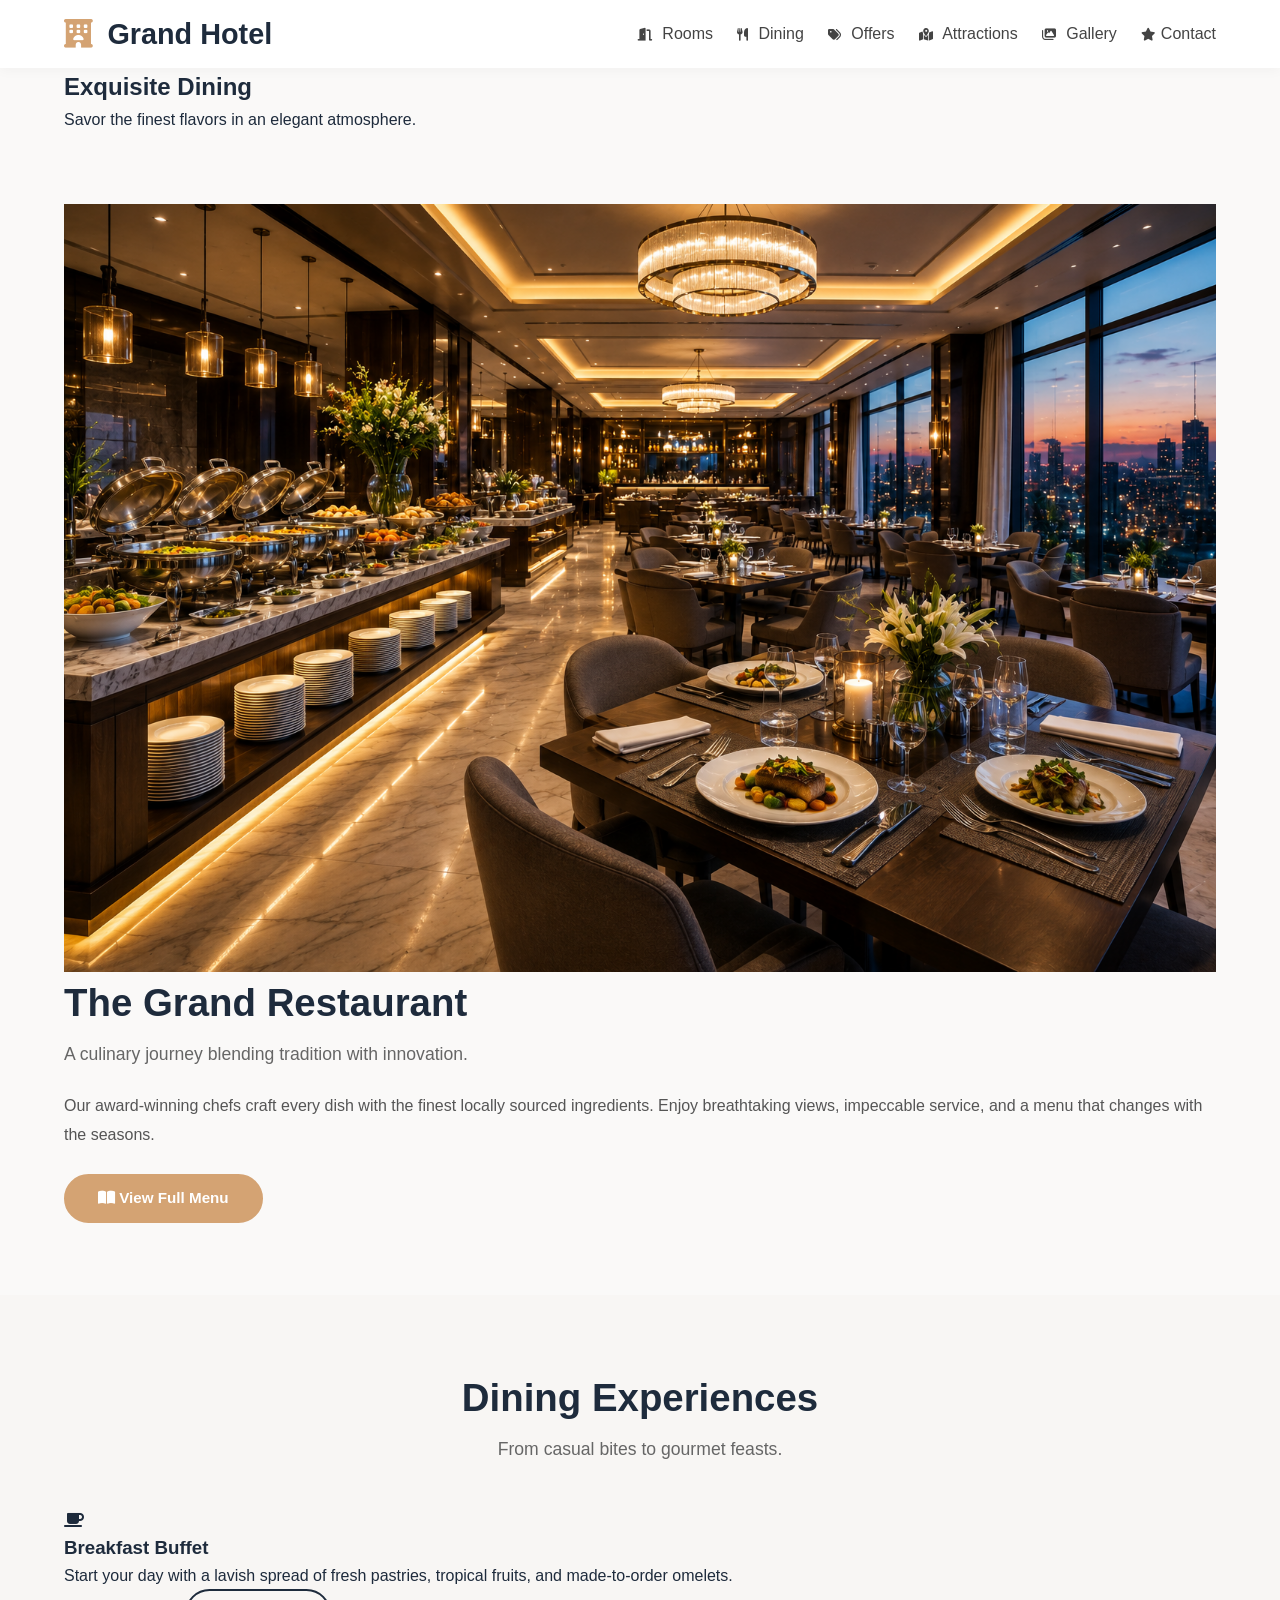
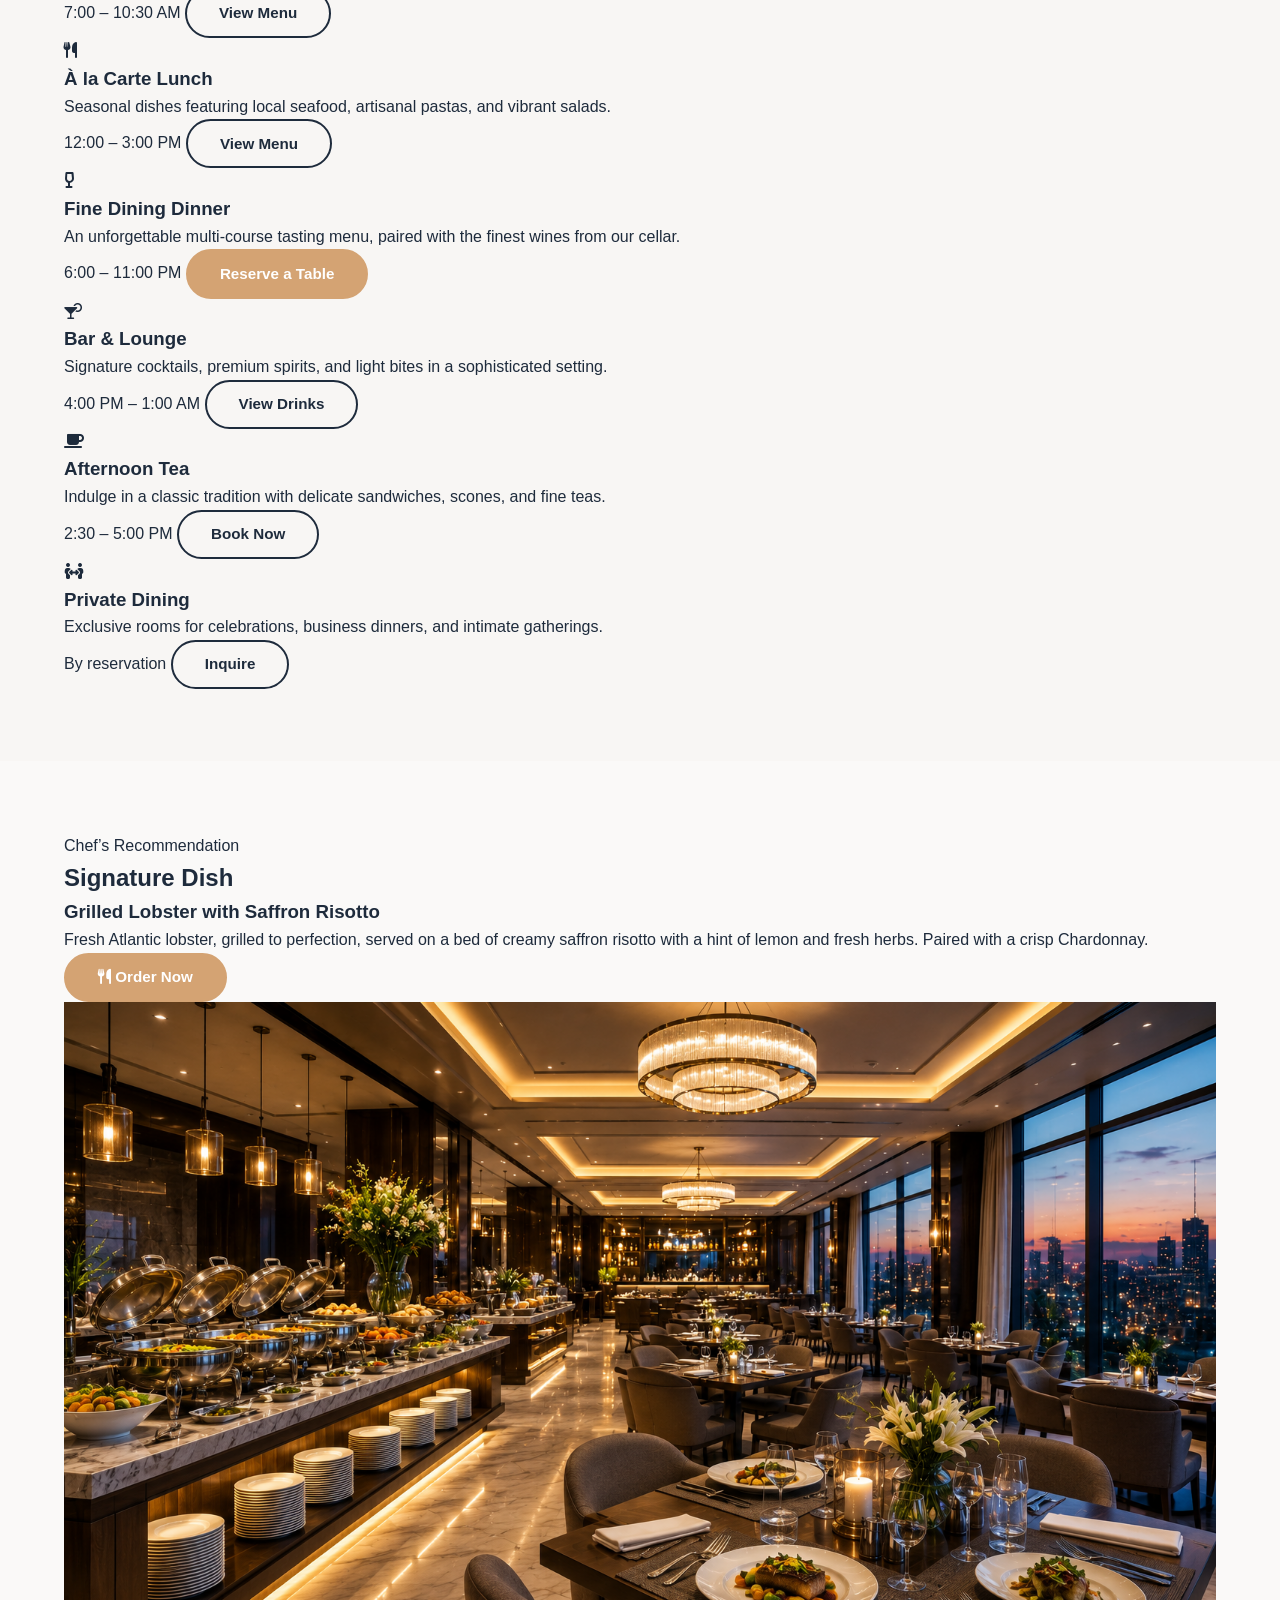
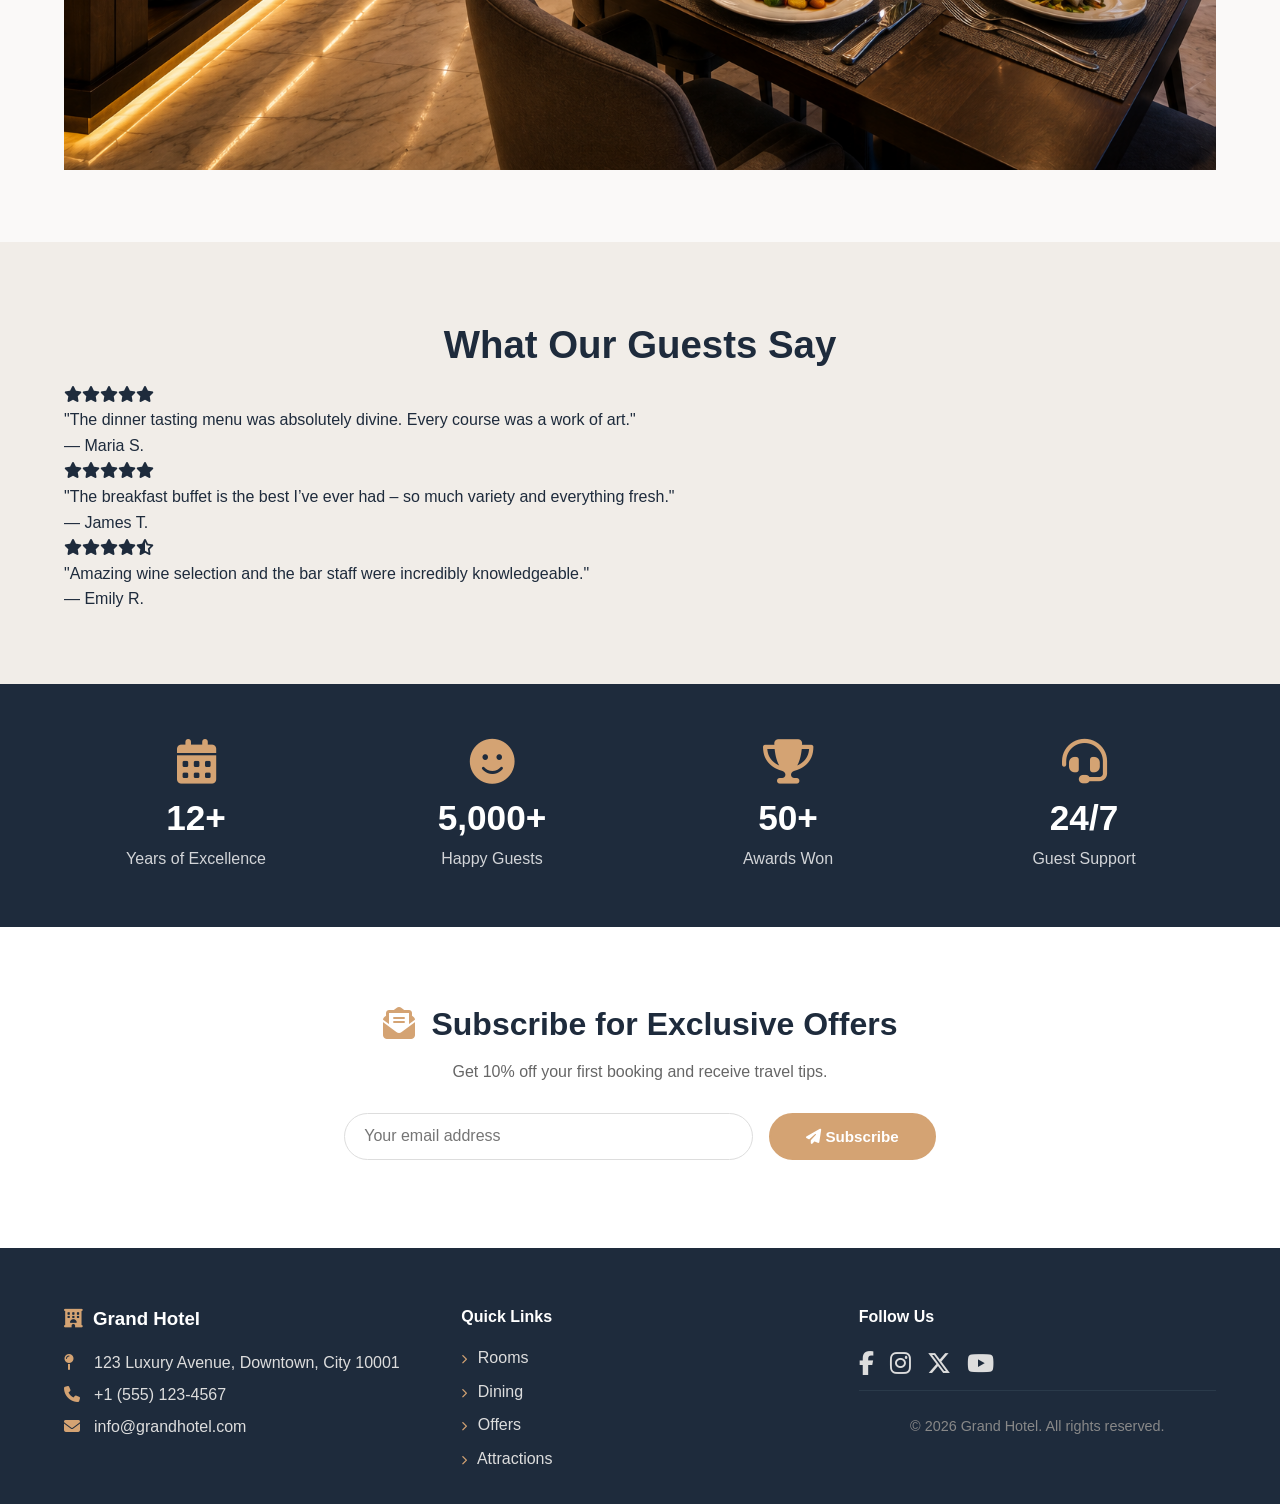
==== dining.html @ 786aad09 "Rename dinning.html to dining.html" ====
<!DOCTYPE html>
<html lang="en">
<head>
  <meta charset="UTF-8" />
  <meta name="viewport" content="width=device-width, initial-scale=1.0" />
  <title>Grand Hotel · Dining</title>
  <!-- FontAwesome 6 -->
  <link rel="stylesheet" href="https://cdnjs.cloudflare.com/ajax/libs/font-awesome/6.5.1/css/all.min.css" />
  <!-- Shared global styles -->
  <link rel="stylesheet" href="index.css" />
  <!-- Page‑specific styles -->
  <link rel="stylesheet" href="dining.css" />
</head>
<body>

  <!-- ===== HEADER ===== -->
  <header class="header">
    <div class="container header__inner">
      <a href="./index.html" class="logo">
        <i class="fas fa-hotel"></i> Grand Hotel
      </a>
      <nav class="nav" id="mainNav">
        <ul class="nav__list">
          <li><a href="./rooms.html"><i class="fas fa-door-open"></i> Rooms</a></li>
          <li><a href="./dining.html" class="active"><i class="fas fa-utensils"></i> Dining</a></li>
          <li><a href="./packages.html"><i class="fas fa-tags"></i> Offers</a></li>
          <li><a href="./attractions.html"><i class="fas fa-map-marked-alt"></i> Attractions</a></li>
          <li><a href="./gallery.html"><i class="fas fa-images"></i> Gallery</a></li>
          <li><a href="./contact.html"><i class="fas fa-star"></i>Contact</a></li>
        </ul>
        <a href="#booking" class="btn btn--primary nav__cta"><i class="fas fa-calendar-check"></i> Book Now</a>
      </nav>
      <button class="hamburger" id="hamburger" aria-label="Menu">
        <span class="hamburger__bar"></span>
        <span class="hamburger__bar"></span>
        <span class="hamburger__bar"></span>
      </button>
    </div>
  </header>
  <div class="nav-backdrop" id="navBackdrop"></div>

  <!-- ===== DINING HERO ===== -->
  <section class="dining-hero">
    <div class="container">
      <h1>Exquisite Dining</h1>
      <p>Savor the finest flavors in an elegant atmosphere.</p>
    </div>
  </section>

  <!-- ===== RESTAURANT OVERVIEW ===== -->
  <section class="section dining-overview">
    <div class="container">
      <div class="dining-overview__inner">
        <div class="dining-overview__image">
          <img src="./dinning1.png" alt="Grand Restaurant" />
        </div>
        <div class="dining-overview__content">
          <h2 class="section__title" style="text-align: left;">The Grand Restaurant</h2>
          <p class="section__subtitle" style="text-align: left; margin-bottom: 1.5rem;">
            A culinary journey blending tradition with innovation.
          </p>
          <p style="color: #555; line-height: 1.8; margin-bottom: 1.5rem;">
            Our award‑winning chefs craft every dish with the finest locally sourced ingredients. 
            Enjoy breathtaking views, impeccable service, and a menu that changes with the seasons.
          </p>
          <a href="#" class="btn btn--accent"><i class="fas fa-book-open"></i> View Full Menu</a>
        </div>
      </div>
    </div>
  </section>

  <!-- ===== DINING EXPERIENCES ===== -->
  <section class="section dining-experiences" style="background: #f8f6f4;">
    <div class="container">
      <h2 class="section__title">Dining Experiences</h2>
      <p class="section__subtitle">From casual bites to gourmet feasts.</p>
      <div class="dining-experiences__grid">
        <!-- Breakfast -->
        <div class="dining-card">
          <i class="fas fa-mug-saucer"></i>
          <h3>Breakfast Buffet</h3>
          <p>Start your day with a lavish spread of fresh pastries, tropical fruits, and made‑to‑order omelets.</p>
          <span class="dining-card__time">7:00 – 10:30 AM</span>
          <a href="#" class="btn btn--outline">View Menu</a>
        </div>
        <!-- Lunch -->
        <div class="dining-card">
          <i class="fas fa-utensils"></i>
          <h3>À la Carte Lunch</h3>
          <p>Seasonal dishes featuring local seafood, artisanal pastas, and vibrant salads.</p>
          <span class="dining-card__time">12:00 – 3:00 PM</span>
          <a href="#" class="btn btn--outline">View Menu</a>
        </div>
        <!-- Dinner -->
        <div class="dining-card dining-card--featured">
          <i class="fas fa-wine-glass-alt"></i>
          <h3>Fine Dining Dinner</h3>
          <p>An unforgettable multi‑course tasting menu, paired with the finest wines from our cellar.</p>
          <span class="dining-card__time">6:00 – 11:00 PM</span>
          <a href="#" class="btn btn--accent">Reserve a Table</a>
        </div>
        <!-- Bar & Lounge -->
        <div class="dining-card">
          <i class="fas fa-cocktail"></i>
          <h3>Bar & Lounge</h3>
          <p>Signature cocktails, premium spirits, and light bites in a sophisticated setting.</p>
          <span class="dining-card__time">4:00 PM – 1:00 AM</span>
          <a href="#" class="btn btn--outline">View Drinks</a>
        </div>
        <!-- Afternoon Tea -->
        <div class="dining-card">
          <i class="fas fa-coffee"></i>
          <h3>Afternoon Tea</h3>
          <p>Indulge in a classic tradition with delicate sandwiches, scones, and fine teas.</p>
          <span class="dining-card__time">2:30 – 5:00 PM</span>
          <a href="#" class="btn btn--outline">Book Now</a>
        </div>
        <!-- Private Dining -->
        <div class="dining-card">
          <i class="fas fa-people-arrows"></i>
          <h3>Private Dining</h3>
          <p>Exclusive rooms for celebrations, business dinners, and intimate gatherings.</p>
          <span class="dining-card__time">By reservation</span>
          <a href="#" class="btn btn--outline">Inquire</a>
        </div>
      </div>
    </div>
  </section>

  <!-- ===== CHEF’S SPECIAL ===== -->
  <section class="section chefs-special">
    <div class="container chefs-special__inner">
      <div class="chefs-special__content">
        <span class="chefs-special__badge">Chef’s Recommendation</span>
        <h2>Signature Dish</h2>
        <h3>Grilled Lobster with Saffron Risotto</h3>
        <p>
          Fresh Atlantic lobster, grilled to perfection, served on a bed of creamy saffron risotto 
          with a hint of lemon and fresh herbs. Paired with a crisp Chardonnay.
        </p>
        <a href="#" class="btn btn--accent"><i class="fas fa-utensils"></i> Order Now</a>
      </div>
      <div class="chefs-special__image">
        <img src="./dinning1.png" alt="Signature Dish" />
      </div>
    </div>
  </section>

  <!-- ===== TESTIMONIALS (dining specific) ===== -->
  <section class="section dining-testimonials" style="background: #f1ede8;">
    <div class="container">
      <h2 class="section__title">What Our Guests Say</h2>
      <div class="dining-testimonials__grid">
        <div class="testimonial-card">
          <div class="testimonial-card__stars">
            <i class="fas fa-star"></i><i class="fas fa-star"></i><i class="fas fa-star"></i><i class="fas fa-star"></i><i class="fas fa-star"></i>
          </div>
          <p>"The dinner tasting menu was absolutely divine. Every course was a work of art."</p>
          <div class="testimonial-card__author">— Maria S.</div>
        </div>
        <div class="testimonial-card">
          <div class="testimonial-card__stars">
            <i class="fas fa-star"></i><i class="fas fa-star"></i><i class="fas fa-star"></i><i class="fas fa-star"></i><i class="fas fa-star"></i>
          </div>
          <p>"The breakfast buffet is the best I’ve ever had – so much variety and everything fresh."</p>
          <div class="testimonial-card__author">— James T.</div>
        </div>
        <div class="testimonial-card">
          <div class="testimonial-card__stars">
            <i class="fas fa-star"></i><i class="fas fa-star"></i><i class="fas fa-star"></i><i class="fas fa-star"></i><i class="fas fa-star-half-alt"></i>
          </div>
          <p>"Amazing wine selection and the bar staff were incredibly knowledgeable."</p>
          <div class="testimonial-card__author">— Emily R.</div>
        </div>
      </div>
    </div>
  </section>

  <!-- ===== STATS ===== -->
  <section class="section stats">
    <div class="container stats__grid">
      <div class="stat"><i class="fas fa-calendar-alt"></i><span class="stat__number">12+</span><span class="stat__label">Years of Excellence</span></div>
      <div class="stat"><i class="fas fa-smile"></i><span class="stat__number">5,000+</span><span class="stat__label">Happy Guests</span></div>
      <div class="stat"><i class="fas fa-trophy"></i><span class="stat__number">50+</span><span class="stat__label">Awards Won</span></div>
      <div class="stat"><i class="fas fa-headset"></i><span class="stat__number">24/7</span><span class="stat__label">Guest Support</span></div>
    </div>
  </section>

  <!-- ===== NEWSLETTER ===== -->
  <section class="section newsletter">
    <div class="container newsletter__inner">
      <h2><i class="fas fa-envelope-open-text"></i> Subscribe for Exclusive Offers</h2>
      <p>Get 10% off your first booking and receive travel tips.</p>
      <form class="newsletter__form" id="newsletterForm">
        <input type="email" placeholder="Your email address" id="newsletterEmail" required />
        <button type="submit" class="btn btn--accent"><i class="fas fa-paper-plane"></i> Subscribe</button>
      </form>
      <span class="newsletter__feedback" id="newsletterFeedback"></span>
    </div>
  </section>

  <!-- ===== FOOTER ===== -->
  <footer class="footer" id="contact">
    <div class="container footer__inner">
      <div class="footer__col">
        <h3><i class="fas fa-hotel"></i> Grand Hotel</h3>
        <p><i class="fas fa-map-pin"></i> 123 Luxury Avenue, Downtown, City 10001</p>
        <p><i class="fas fa-phone"></i> +1 (555) 123‑4567</p>
        <p><i class="fas fa-envelope"></i> info@grandhotel.com</p>
      </div>
      <div class="footer__col">
        <h4>Quick Links</h4>
        <ul class="footer__links">
          <li><a href="./rooms.html"><i class="fas fa-chevron-right"></i> Rooms</a></li>
          <li><a href="./dining.html"><i class="fas fa-chevron-right"></i> Dining</a></li>
          <li><a href="./packages.html"><i class="fas fa-chevron-right"></i> Offers</a></li>
          <li><a href="./attractions.html"><i class="fas fa-chevron-right"></i> Attractions</a></li>
        </ul>
      </div>
      <div class="footer__col">
        <h4>Follow Us</h4>
        <div class="footer__social">
          <a href="#"><i class="fab fa-facebook-f"></i></a>
          <a href="#"><i class="fab fa-instagram"></i></a>
          <a href="#"><i class="fab fa-x-twitter"></i></a>
          <a href="#"><i class="fab fa-youtube"></i></a>
        </div>
        <p class="footer__copy">&copy; 2026 Grand Hotel. All rights reserved.</p>
      </div>
    </div>
  </footer>

  <!-- ===== BACK TO TOP ===== -->
  <button class="back-to-top" id="backToTop" aria-label="Top"><i class="fas fa-arrow-up"></i></button>

  <!-- ===== STICKY MOBILE CTA ===== -->
  <div class="sticky-cta" id="stickyCta">
    <a href="#booking" class="btn btn--accent"><i class="fas fa-calendar-check"></i> Book Now</a>
  </div>

  <!-- Scripts -->
  <script src="index.js"></script>
  <script src="dining.js"></script>
</body>
</html>
---- index.css ----
/* ===== RESET & BASE ===== */
* {
  margin: 0;
  padding: 0;
  box-sizing: border-box;
}

body {
  font-family: 'Segoe UI', Tahoma, Geneva, Verdana, sans-serif;
  line-height: 1.6;
  color: #1e2b3c;
  background: #faf9f8;
  overflow-x: hidden;
}

a {
  text-decoration: none;
  color: inherit;
}

img {
  max-width: 100%;
  display: block;
}

.container {
  max-width: 1200px;
  margin: 0 auto;
  padding: 0 1.5rem;
}

/* ===== BUTTONS ===== */
.btn {
  display: inline-block;
  padding: 0.65rem 2rem;
  border-radius: 50px;
  font-weight: 600;
  border: 2px solid transparent;
  cursor: pointer;
  transition: all 0.3s ease;
  font-size: 0.95rem;
  text-align: center;
}

.btn--primary {
  background: #1e2b3c;
  color: #fff;
  border-color: #1e2b3c;
}
.btn--primary:hover {
  background: #2c3e50;
  border-color: #2c3e50;
}

.btn--accent {
  background: #d4a373;
  color: #fff;
  border-color: #d4a373;
}
.btn--accent:hover {
  background: #c08a5e;
  border-color: #c08a5e;
}

.btn--outline {
  background: transparent;
  color: #1e2b3c;
  border-color: #1e2b3c;
}
.btn--outline:hover {
  background: #1e2b3c;
  color: #fff;
}

/* ===== SECTION TITLES ===== */
.section {
  padding: 4.5rem 0;
  opacity: 0;
  transform: translateY(50px);
  transition: opacity 0.8s ease, transform 0.8s ease;
}
.section--visible {
  opacity: 1;
  transform: translateY(0);
}

.section__title {
  font-size: 2.4rem;
  text-align: center;
  color: #1e2b3c;
  margin-bottom: 0.4rem;
}
.section__subtitle {
  text-align: center;
  color: #666;
  margin-bottom: 2.8rem;
  font-size: 1.1rem;
}

/* ===== HEADER ===== */
.header {
  background: #fff;
  box-shadow: 0 2px 12px rgba(0, 0, 0, 0.04);
  position: sticky;
  top: 0;
  z-index: 100;
  padding: 0.7rem 0;
}
.header__inner {
  display: flex;
  justify-content: space-between;
  align-items: center;
  flex-wrap: wrap;
}
.logo {
  font-size: 1.8rem;
  font-weight: 700;
  color: #1e2b3c;
}
.logo i {
  color: #d4a373;
  margin-right: 0.4rem;
}

.nav {
  display: flex;
  align-items: center;
  gap: 2rem;
}
.nav__list {
  display: flex;
  list-style: none;
  gap: 1.5rem;
}
.nav__list a {
  font-weight: 500;
  color: #444;
  transition: color 0.3s;
}
.nav__list a i {
  margin-right: 6px;
  font-size: 0.8rem;
}
.nav__list a:hover {
  color: #d4a373;
}
.nav__cta {
  display: none;
}

/* ===== HAMBURGER ===== */
.hamburger {
  display: none;
  flex-direction: column;
  justify-content: center;
  align-items: center;
  gap: 5px;
  background: transparent;
  border: none;
  cursor: pointer;
  padding: 8px 6px;
  border-radius: 8px;
  transition: background 0.3s ease;
  width: 44px;
  height: 44px;
  position: relative;
  z-index: 110;
}
.hamburger:hover {
  background: rgba(0, 0, 0, 0.04);
}
.hamburger__bar {
  display: block;
  width: 28px;
  height: 3px;
  background: #1e2b3c;
  border-radius: 4px;
  transition: all 0.3s cubic-bezier(0.4, 0, 0.2, 1);
  transform-origin: center;
  will-change: transform, opacity;
}
.hamburger.is-active .hamburger__bar:nth-child(1) {
  transform: translateY(8px) rotate(45deg);
}
.hamburger.is-active .hamburger__bar:nth-child(2) {
  opacity: 0;
  transform: scaleX(0);
}
.hamburger.is-active .hamburger__bar:nth-child(3) {
  transform: translateY(-8px) rotate(-45deg);
}

/* ===== NAV BACKDROP ===== */
.nav-backdrop {
  display: none;
}

/* ===== HERO ===== */
.hero {
  position: relative;
  min-height: 100vh;
  display: flex;
  align-items: center;
  color: #fff;
  overflow: hidden;
}
.hero__bg {
  position: absolute;
  inset: -10px;
  background: url('./hero abnner.png') center/cover no-repeat;
  z-index: 0;
  animation: heroZoom 25s infinite alternate ease-in-out;
}
@keyframes heroZoom {
  0% { transform: scale(1); }
  100% { transform: scale(1.12); }
}
.hero__overlay {
  position: absolute;
  inset: 0;
  background: linear-gradient(135deg, rgba(0,0,0,0.65) 0%, rgba(0,0,0,0.25) 80%);
  z-index: 1;
}
.hero__content {
  position: relative;
  z-index: 2;
  width: 100%;
  padding: 3rem 0;
}
.hero__text {
  max-width: 680px;
  margin: 0;
  text-align: left;
}
.hero__title {
  font-size: 4.5rem;
  font-weight: 800;
  letter-spacing: 4px;
  margin-bottom: 0.3rem;
  text-shadow: 0 4px 24px rgba(0,0,0,0.5);
  line-height: 1.1;
  opacity: 0;
  animation: fadeUp 0.8s ease forwards;
}
.hero__subtitle {
  font-size: 1.6rem;
  font-weight: 300;
  letter-spacing: 2px;
  color: #f0e6d8;
  opacity: 0;
  animation: fadeUp 0.8s ease 0.15s forwards;
  margin-bottom: 0.2rem;
}
.hero__tagline {
  font-size: 3rem;
  font-weight: 700;
  color: #d4a373;
  text-shadow: 0 2px 16px rgba(0,0,0,0.3);
  margin: 0.2rem 0 1.2rem;
  opacity: 0;
  animation: fadeUp 0.8s ease 0.3s forwards;
  letter-spacing: 1px;
}
.hero__description {
  font-size: 1.2rem;
  opacity: 0.95;
  margin-bottom: 2.2rem;
  line-height: 1.8;
  max-width: 520px;
  opacity: 0;
  animation: fadeUp 0.8s ease 0.45s forwards;
}
.hero__cta {
  display: inline-block;
  padding: 1rem 3.5rem;
  font-size: 1.2rem;
  font-weight: 600;
  border-radius: 50px;
  margin-bottom: 2.8rem;
  opacity: 0;
  animation: fadeUp 0.8s ease 0.6s forwards;
  box-shadow: 0 8px 30px rgba(212,163,115,0.4);
  transition: transform 0.3s, box-shadow 0.3s;
  background: #d4a373;
  color: #fff;
  border: 2px solid #d4a373;
}
.hero__cta:hover {
  transform: translateY(-3px);
  box-shadow: 0 12px 40px rgba(212,163,115,0.6);
  background: #c08a5e;
  border-color: #c08a5e;
}
.hero__badges {
  display: flex;
  gap: 2.2rem;
  flex-wrap: wrap;
  opacity: 0;
  animation: fadeUp 0.8s ease 0.75s forwards;
}
.hero__badges span {
  background: rgba(255,255,255,0.1);
  backdrop-filter: blur(6px);
  padding: 0.5rem 1.8rem;
  border-radius: 40px;
  font-weight: 500;
  font-size: 1rem;
  border: 1px solid rgba(255,255,255,0.15);
  display: flex;
  align-items: center;
  gap: 0.5rem;
  transition: all 0.3s ease;
  cursor: pointer;
}
.hero__badges i {
  color: #d4a373;
  font-size: 1rem;
}
.hero__badges span:hover {
  background: rgba(212,163,115,0.25);
  border-color: #d4a373;
  transform: translateY(-3px) scale(1.06);
  box-shadow: 0 6px 20px rgba(212,163,115,0.3);
}
.hero__badges span:hover i {
  color: #fff;
  text-shadow: 0 0 8px rgba(212,163,115,0.6);
}

/* ===== BOOKING ===== */
.booking-section {
  padding: 4rem 0 5rem;
  background: linear-gradient(180deg, #f8f6f4 0%, #f1ede8 100%);
}
.booking-card {
  max-width: 920px;
  margin: 0 auto;
  background: #fff;
  border-radius: 32px;
  padding: 3rem 3.5rem;
  box-shadow: 0 20px 60px rgba(0,0,0,0.06), 0 8px 24px rgba(0,0,0,0.04);
  text-align: center;
  position: relative;
  transition: transform 0.3s, box-shadow 0.3s;
}
.booking-card:hover {
  transform: translateY(-4px);
  box-shadow: 0 30px 80px rgba(0,0,0,0.08), 0 12px 32px rgba(0,0,0,0.04);
}
.booking-card::before {
  content: '';
  position: absolute;
  top: -2px; left: -2px; right: -2px; bottom: -2px;
  border-radius: 34px;
  background: linear-gradient(135deg, #d4a373, #f1d5b0, #d4a373);
  z-index: -1;
  opacity: 0.3;
  filter: blur(4px);
}
.booking-card__title {
  font-size: 2rem;
  font-weight: 700;
  color: #1e2b3c;
  margin-bottom: 2rem;
  letter-spacing: -0.5px;
}
.booking-card__title i {
  color: #d4a373;
  margin-right: 0.5rem;
}
.booking-card .booking-form {
  display: flex;
  flex-wrap: wrap;
  align-items: flex-end;
  gap: 1.8rem;
  justify-content: center;
  background: transparent;
  padding: 0;
  border: none;
  margin: 0;
}
.booking-card .booking-form__group {
  flex: 1 1 160px;
  text-align: left;
  position: relative;
}
.booking-card .booking-form__group label {
  display: block;
  font-weight: 600;
  font-size: 0.85rem;
  color: #1e2b3c;
  margin-bottom: 0.5rem;
  letter-spacing: 0.3px;
}
.booking-card .booking-form__group label i {
  color: #d4a373;
  margin-right: 0.4rem;
}
.booking-card .booking-form__group input,
.booking-card .booking-form__group select {
  width: 100%;
  padding: 0.85rem 1.2rem;
  background: #f8f6f4;
  border: 2px solid #e8e2db;
  border-radius: 16px;
  font-size: 1rem;
  font-family: inherit;
  color: #1e2b3c;
  transition: all 0.3s ease;
  -webkit-appearance: none;
  appearance: none;
}
.booking-card .booking-form__group select {
  background-image: url("data:image/svg+xml,%3Csvg xmlns='http://www.w3.org/2000/svg' width='12' height='8' viewBox='0 0 12 8'%3E%3Cpath d='M1 1l5 5 5-5' stroke='%231e2b3c' stroke-width='2' fill='none'/%3E%3C/svg%3E");
  background-repeat: no-repeat;
  background-position: right 1.2rem center;
  padding-right: 3rem;
}
.booking-card .booking-form__group input:focus,
.booking-card .booking-form__group select:focus {
  outline: none;
  border-color: #d4a373;
  background: #fff;
  box-shadow: 0 0 0 4px rgba(212,163,115,0.15);
}
.booking-card .booking-form button {
  flex: 0 1 200px;
  padding: 0.9rem 1.8rem;
  font-size: 1.05rem;
  font-weight: 600;
  border-radius: 50px;
  background: linear-gradient(135deg, #d4a373, #c08a5e);
  border: none;
  color: #fff;
  cursor: pointer;
  transition: all 0.3s ease;
  box-shadow: 0 8px 24px rgba(212,163,115,0.35);
  letter-spacing: 0.5px;
}
.booking-card .booking-form button:hover {
  transform: translateY(-3px);
  box-shadow: 0 12px 36px rgba(212,163,115,0.5);
  background: linear-gradient(135deg, #dba87b, #c08a5e);
}
.booking-card .booking-form button i {
  margin-right: 0.6rem;
}

/* ===== AMENITIES ===== */
.amenities {
  background: #fff;
}
.amenities__grid {
  display: grid;
  grid-template-columns: repeat(auto-fit, minmax(140px,1fr));
  gap: 2rem;
  text-align: center;
}
.amenity {
  background: #f8f6f4;
  padding: 1.8rem 0.5rem;
  border-radius: 20px;
  transition: transform 0.3s, box-shadow 0.3s;
}
.amenity:hover {
  transform: translateY(-6px);
  box-shadow: 0 8px 24px rgba(0,0,0,0.06);
}
.amenity i {
  font-size: 2.8rem;
  color: #d4a373;
  display: block;
  margin-bottom: 0.5rem;
}
.amenity span {
  font-weight: 600;
  font-size: 1rem;
  color: #1e2b3c;
}

/* ===== ROOMS ===== */
.rooms__grid {
  display: grid;
  grid-template-columns: repeat(auto-fit, minmax(290px,1fr));
  gap: 2.2rem;
}
.room-card {
  background: #fff;
  border-radius: 24px;
  overflow: hidden;
  box-shadow: 0 4px 24px rgba(0,0,0,0.05);
  transition: transform 0.3s, box-shadow 0.3s;
}
.room-card:hover {
  transform: translateY(-8px);
  box-shadow: 0 14px 36px rgba(0,0,0,0.08);
}
.room-card__img {
  width: 100%;
  height: 230px;
  object-fit: cover;
}
.room-card__body {
  padding: 1.6rem;
}
.room-card__title {
  font-size: 1.4rem;
  margin-bottom: 0.5rem;
  color: #1e2b3c;
}
.room-card__icons {
  display: flex;
  flex-wrap: wrap;
  gap: 0.7rem;
  margin-bottom: 0.8rem;
}
.room-card__icons span {
  background: #f0edea;
  padding: 0.2rem 0.8rem;
  border-radius: 30px;
  font-size: 0.8rem;
  font-weight: 500;
  color: #333;
}
.room-card__icons span i {
  margin-right: 4px;
  color: #d4a373;
}
.room-card__desc {
  color: #666;
  font-size: 0.95rem;
  margin-bottom: 1.2rem;
}
.room-card__footer {
  display: flex;
  justify-content: space-between;
  align-items: center;
}
.room-card__price {
  font-weight: 700;
  font-size: 1.5rem;
  color: #1e2b3c;
}
.room-card__price small {
  font-weight: 400;
  font-size: 0.8rem;
  color: #888;
}

/* ===== DINING ===== */
.dining {
  background: #fff;
}
.dining__inner {
  display: grid;
  grid-template-columns: 1fr 1fr;
  gap: 3rem;
  align-items: center;
}
.dining__image img {
  border-radius: 28px;
  width: 100%;
  height: 350px;
  object-fit: cover;
  box-shadow: 0 10px 30px rgba(0,0,0,0.06);
}
.dining__content .section__title {
  text-align: left;
}
.dining__content .section__subtitle {
  text-align: left;
  margin-bottom: 1.8rem;
}
.dining__features {
  display: flex;
  flex-direction: column;
  gap: 1.2rem;
  margin-bottom: 2rem;
}
.dining__features div {
  display: flex;
  align-items: center;
  gap: 1rem;
  background: #f8f6f4;
  padding: 0.8rem 1.2rem;
  border-radius: 16px;
}
.dining__features i {
  font-size: 1.6rem;
  color: #d4a373;
  width: 2rem;
}
.dining__features span {
  font-weight: 600;
  color: #1e2b3c;
}
.dining__features small {
  color: #888;
  font-size: 0.85rem;
  margin-left: auto;
}

/* ===== PACKAGES ===== */
.packages {
  background: #f1ede8;
}
.packages__grid {
  display: grid;
  grid-template-columns: repeat(auto-fit, minmax(260px,1fr));
  gap: 2rem;
}
.package-card {
  background: #fff;
  padding: 2rem 1.5rem;
  border-radius: 24px;
  text-align: center;
  box-shadow: 0 4px 16px rgba(0,0,0,0.04);
  transition: transform 0.3s, box-shadow 0.3s;
  position: relative;
}
.package-card:hover {
  transform: translateY(-8px);
  box-shadow: 0 12px 32px rgba(0,0,0,0.08);
}
.package-card--featured {
  border: 2px solid #d4a373;
  background: #fffbf8;
}
.package-card__badge {
  position: absolute;
  top: -12px;
  right: 20px;
  background: #d4a373;
  color: #fff;
  padding: 0.2rem 1rem;
  border-radius: 30px;
  font-size: 0.8rem;
  font-weight: 700;
}
.package-card i {
  font-size: 2.8rem;
  color: #d4a373;
  margin-bottom: 0.8rem;
}
.package-card h3 {
  font-size: 1.4rem;
  color: #1e2b3c;
  margin-bottom: 0.5rem;
}
.package-card p {
  color: #666;
  font-size: 0.95rem;
  margin-bottom: 1.5rem;
}

/* ===== ATTRACTIONS ===== */
.attractions {
  background: #fff;
}
.attractions__grid {
  display: grid;
  grid-template-columns: repeat(auto-fit, minmax(220px,1fr));
  gap: 2rem;
}
.attraction {
  background: #f8f6f4;
  padding: 2rem 1.5rem;
  border-radius: 24px;
  text-align: center;
  transition: all 0.3s;
}
.attraction:hover {
  background: #d4a373;
  color: #fff;
  transform: scale(1.03);
}
.attraction i {
  font-size: 2.8rem;
  color: #d4a373;
  margin-bottom: 0.8rem;
  transition: color 0.3s;
}
.attraction:hover i {
  color: #fff;
}
.attraction h4 {
  font-size: 1.3rem;
  margin-bottom: 0.3rem;
}
.attraction p {
  font-size: 0.95rem;
  opacity: 0.8;
}

/* ===== GALLERY ===== */
.gallery__grid {
  display: grid;
  grid-template-columns: repeat(auto-fit, minmax(200px,1fr));
  gap: 1.2rem;
}
.gallery__item {
  border-radius: 18px;
  overflow: hidden;
  cursor: pointer;
  transition: transform 0.3s, box-shadow 0.3s;
  box-shadow: 0 2px 12px rgba(0,0,0,0.04);
}
.gallery__item:hover {
  transform: scale(1.03);
  box-shadow: 0 10px 30px rgba(0,0,0,0.1);
}
.gallery__item img {
  width: 100%;
  height: 220px;
  object-fit: cover;
  transition: transform 0.4s;
}
.gallery__item:hover img {
  transform: scale(1.05);
}
.lightbox {
  display: none;
  position: fixed;
  inset: 0;
  background: rgba(0,0,0,0.88);
  z-index: 999;
  justify-content: center;
  align-items: center;
  padding: 2rem;
}
.lightbox--open {
  display: flex;
}
.lightbox__close {
  position: absolute;
  top: 20px;
  right: 35px;
  font-size: 3.5rem;
  color: #fff;
  cursor: pointer;
  transition: transform 0.2s;
  line-height: 1;
}
.lightbox__close:hover {
  transform: scale(1.2);
}
.lightbox__img {
  max-width: 92%;
  max-height: 88vh;
  border-radius: 14px;
  box-shadow: 0 12px 48px rgba(0,0,0,0.5);
  object-fit: contain;
}

/* ===== REVIEWS ===== */
.reviews {
  background: #f1ede8;
}
.reviews__carousel {
  position: relative;
  max-width: 720px;
  margin: 0 auto 1.5rem;
  overflow: hidden;
}
.review-card {
  background: #fff;
  padding: 2rem 2.5rem;
  border-radius: 24px;
  box-shadow: 0 4px 20px rgba(0,0,0,0.04);
  text-align: center;
  display: none;
  animation: fadeUp 0.5s ease;
}
.review-card--active {
  display: block;
}
@keyframes fadeUp {
  from { opacity: 0; transform: translateY(20px); }
  to { opacity: 1; transform: translateY(0); }
}
.review-card__stars {
  color: #f4b942;
  font-size: 1.2rem;
  margin-bottom: 0.8rem;
}
.review-card__text {
  font-size: 1.1rem;
  font-style: italic;
  color: #333;
  margin-bottom: 1.2rem;
}
.review-card__author {
  display: flex;
  align-items: center;
  justify-content: center;
  gap: 0.8rem;
}
.review-card__avatar {
  width: 50px;
  height: 50px;
  border-radius: 50%;
  object-fit: cover;
}
.review-card__name {
  font-weight: 600;
  color: #1e2b3c;
}
.review-card__date {
  font-size: 0.85rem;
  color: #888;
  display: block;
}
.reviews__controls {
  display: flex;
  justify-content: center;
  gap: 1rem;
}
.reviews__btn {
  background: #fff;
  border: 1px solid #ddd;
  border-radius: 50%;
  width: 46px;
  height: 46px;
  font-size: 1.2rem;
  color: #1e2b3c;
  cursor: pointer;
  transition: all 0.3s;
}
.reviews__btn:hover {
  background: #d4a373;
  color: #fff;
  border-color: #d4a373;
}

/* ===== STATS ===== */
.stats {
  background: #1e2b3c;
  color: #fff;
  padding: 3.5rem 0;
}
.stats__grid {
  display: grid;
  grid-template-columns: repeat(auto-fit, minmax(160px,1fr));
  gap: 2rem;
  text-align: center;
}
.stat i {
  font-size: 2.8rem;
  color: #d4a373;
  display: block;
  margin-bottom: 0.3rem;
}
.stat__number {
  display: block;
  font-size: 2.2rem;
  font-weight: 700;
}
.stat__label {
  font-size: 1rem;
  opacity: 0.8;
}

/* ===== NEWSLETTER ===== */
.newsletter {
  background: #fff;
  text-align: center;
}
.newsletter__inner {
  max-width: 640px;
  margin: 0 auto;
}
.newsletter__inner h2 {
  font-size: 2rem;
  color: #1e2b3c;
}
.newsletter__inner h2 i {
  color: #d4a373;
  margin-right: 0.5rem;
}
.newsletter__inner p {
  color: #666;
  margin: 0.5rem 0 1.8rem;
}
.newsletter__form {
  display: flex;
  flex-wrap: wrap;
  gap: 1rem;
  justify-content: center;
}
.newsletter__form input {
  flex: 1 1 240px;
  padding: 0.8rem 1.2rem;
  border-radius: 50px;
  border: 1px solid #ddd;
  font-size: 1rem;
}
.newsletter__form input:focus {
  outline: 2px solid #d4a373;
  border-color: transparent;
}
.newsletter__form button {
  padding: 0.8rem 2.2rem;
}
.newsletter__feedback {
  display: block;
  margin-top: 1rem;
  font-weight: 500;
}

/* ===== FOOTER ===== */
.footer {
  background: #1e2b3c;
  color: #ddd;
  padding: 3.5rem 0 1.5rem;
}
.footer__inner {
  display: grid;
  grid-template-columns: repeat(auto-fit, minmax(200px,1fr));
  gap: 2.5rem;
}
.footer__col h3,
.footer__col h4 {
  color: #fff;
  margin-bottom: 1rem;
}
.footer__col h3 i {
  color: #d4a373;
  margin-right: 0.3rem;
}
.footer__col p {
  margin: 0.4rem 0;
}
.footer__col p i {
  width: 1.6rem;
  color: #d4a373;
}
.footer__links {
  list-style: none;
}
.footer__links li {
  margin: 0.5rem 0;
}
.footer__links a {
  color: #ddd;
  transition: color 0.3s;
}
.footer__links a i {
  font-size: 0.6rem;
  margin-right: 6px;
  color: #d4a373;
}
.footer__links a:hover {
  color: #d4a373;
}
.footer__social {
  display: flex;
  gap: 1rem;
  font-size: 1.5rem;
  margin-top: 0.5rem;
}
.footer__social a {
  color: #ddd;
  transition: color 0.3s, transform 0.3s;
}
.footer__social a:hover {
  color: #d4a373;
  transform: scale(1.1);
}
.footer__copy {
  margin-top: 1.8rem;
  font-size: 0.9rem;
  color: #888;
  border-top: 1px solid #2a3a4a;
  padding-top: 1.5rem;
  text-align: center;
  grid-column: 1 / -1;
}

/* ===== BACK TO TOP ===== */
.back-to-top {
  position: fixed;
  bottom: 90px;
  right: 20px;
  background: #d4a373;
  color: #fff;
  border: none;
  border-radius: 50%;
  width: 48px;
  height: 48px;
  font-size: 1.2rem;
  cursor: pointer;
  box-shadow: 0 4px 14px rgba(0,0,0,0.15);
  transition: all 0.3s;
  opacity: 0;
  visibility: hidden;
  z-index: 50;
}
.back-to-top--visible {
  opacity: 1;
  visibility: visible;
}
.back-to-top:hover {
  background: #c08a5e;
  transform: translateY(-4px);
}

/* ===== STICKY CTA ===== */
.sticky-cta {
  display: none !important;
  position: fixed;
  bottom: 0;
  left: 0;
  right: 0;
  background: rgba(255,255,255,0.95);
  backdrop-filter: blur(6px);
  padding: 0.8rem 1rem;
  box-shadow: 0 -4px 20px rgba(0,0,0,0.06);
  z-index: 60;
  border-top: 1px solid #eee;
}
.sticky-cta .btn {
  display: none !important ;
  width: 100%;
  text-align: center;
  font-size: 1.1rem;
  padding: 0.8rem;
}

/* ============================================================
   RESPONSIVE – MOBILE POPUP MODAL + HERO CENTERED
   ============================================================ */
@media (max-width: 768px) {
  /* ---- Hamburger ---- */
  .hamburger {
    display: flex;
  }

  /* ---- Backdrop ---- */
  .nav-backdrop {
    display: block;
    position: fixed;
    inset: 0;
    background: rgba(0, 0, 0, 0.6);
    backdrop-filter: blur(6px);
    -webkit-backdrop-filter: blur(6px);
    z-index: 99;
    opacity: 0;
    visibility: hidden;
    transition: opacity 0.4s ease, visibility 0.4s ease;
    cursor: pointer;
  }
  .nav-backdrop.is-visible {
    opacity: 1;
    visibility: visible;
  }

  /* ---- Popup menu ---- */
  .nav {
    position: fixed;
    top: 50%;
    left: 50%;
    transform: translate(-50%, -50%) scale(0.92);
    width: 90%;
    max-width: 400px;
    max-height: 80vh;
    padding: 2rem 1.8rem 1.8rem;
    background: rgba(255, 255, 255, 0.92);
    backdrop-filter: blur(16px);
    -webkit-backdrop-filter: blur(16px);
    border-radius: 32px;
    box-shadow: 0 24px 80px rgba(0, 0, 0, 0.3);
    z-index: 100;
    opacity: 0;
    visibility: hidden;
    transition: all 0.35s cubic-bezier(0.4, 0, 0.2, 1);
    display: flex !important;
    flex-direction: column;
    align-items: stretch;
    gap: 0.5rem;
    overflow-y: auto;
    border: 1px solid rgba(255, 255, 255, 0.2);
  }
  .nav--open {
    opacity: 1;
    visibility: visible;
    transform: translate(-50%, -50%) scale(1);
  }

  .nav::before {
    content: '';
    position: absolute;
    inset: 0;
    background: url('./hero abnner.png') center/cover no-repeat;
    opacity: 0.08;
    border-radius: 32px;
    z-index: 0;
    pointer-events: none;
  }
  .nav__list,
  .nav__cta {
    position: relative;
    z-index: 1;
  }

  .nav .logo {
    display: none !important;
  }

  .nav__list {
    flex-direction: column;
    gap: 0.3rem;
    margin: 0 0 1rem;
    padding: 0;
    list-style: none;
    width: 100%;
  }
  .nav__list li {
    width: 100%;
  }
  .nav__list a {
    font-size: 1.25rem;
    font-weight: 600;
    padding: 0.75rem 0.5rem;
    display: flex;
    align-items: center;
    gap: 1rem;
    color: #1e2b3c;
    border-bottom: 1px solid rgba(0,0,0,0.06);
    transition: color 0.2s, padding-left 0.2s;
  }
  .nav__list a i {
    width: 1.8rem;
    color: #d4a373;
    font-size: 1.1rem;
    text-align: center;
  }
  .nav__list a:hover {
    color: #d4a373;
    padding-left: 0.8rem;
  }

  .nav__cta {
    display: none !important;
    width: 100%;
    text-align: center;
    margin-top: 0.5rem;
    padding: 0.9rem !important;
    font-size: 1.1rem !important;
    background: #d4a373;
    color: #fff;
    border-radius: 50px;
    border: none;
    font-weight: 600;
    transition: background 0.2s;
  }
  .nav__cta:hover {
    background: #c08a5e;
  }

  /* ---- HERO – MOBILE CENTERED ---- */
  .hero {
    min-height: 90vh;
    align-items: center;
  }
  .hero__content {
    padding: 2rem 0;
  }
  .hero__text {
    max-width: 100%;
    text-align: center;
    margin: 0 auto;          /* centered block */
    padding: 0 0.5rem;
  }
  .hero__title {
    font-size: 2.6rem;
    letter-spacing: 2px;
    margin-bottom: 0.2rem;
  }
  .hero__subtitle {
    font-size: 1.2rem;
    letter-spacing: 1.5px;
    margin-bottom: 0.2rem;
    opacity: 0.9;
  }
  .hero__tagline {
    font-size: 2.4rem;
    margin: 0.4rem 0 1rem;
    letter-spacing: 1px;
  }
  .hero__description {
    font-size: 1rem;
    max-width: 100%;
    margin: 0 auto 1.8rem;   /* centered */
    line-height: 1.6;
    padding: 0 0.5rem;
  }
  .hero__cta {
    display: inline-block;
    margin: 0 auto 2rem;     /* centered */
    padding: 0.9rem 2.8rem;
    font-size: 1.1rem;
  }
  .hero__badges {
    justify-content: center;
    gap: 0.8rem;
  }
  .hero__badges span {
    padding: 0.4rem 1.2rem;
    font-size: 0.85rem;
    background: rgba(255, 255, 255, 0.15);
    backdrop-filter: blur(8px);
    border-color: rgba(255, 255, 255, 0.2);
  }
  .hero__badges i {
    font-size: 0.9rem;
  }

  /* ---- Other responsive adjustments ---- */
  .booking-card { padding: 1.8rem 1.5rem; }
  .booking-card .booking-form { flex-direction: column; align-items: stretch; }
  .booking-card .booking-form button { flex: 1 1 auto; }

  .section { padding: 2.8rem 0; }
  .section__title { font-size: 1.9rem; }

  .dining__inner { grid-template-columns: 1fr; }
  .dining__image img { height: 250px; }
  .dining__content .section__title { text-align: center; }
  .dining__content .section__subtitle { text-align: center; }
  .dining__features small { margin-left: 0; }

  .gallery__grid { grid-template-columns: repeat(2,1fr); }

  .footer__inner { grid-template-columns: 1fr; text-align: center; }
  .footer__social { justify-content: center; }

  .sticky-cta { display: none !important; }
  .back-to-top { bottom: 90px; right: 15px; width: 44px; height: 44px; }
}

/* ---- Extra small screens (≤480px) ---- */
@media (max-width: 480px) {
  .hero {
    min-height: 85vh;
  }
  .hero__text {
    margin: 0 auto;
    padding: 0 0.3rem;
  }
  .hero__title {
    font-size: 2.2rem;
    letter-spacing: 1px;
  }
  .hero__tagline {
    font-size: 2rem;
  }
  .hero__subtitle {
    font-size: 1rem;
  }
  .hero__description {
    font-size: 0.95rem;
    margin: 0 auto 1.5rem;
  }
  .hero__cta {
    padding: 0.8rem 2.2rem;
    font-size: 1rem;
    margin: 0 auto 1.8rem;
  }
  .hero__badges {
    gap: 0.6rem;
  }
  .hero__badges span {
    font-size: 0.75rem;
    padding: 0.3rem 0.9rem;
  }

  /* Keep other mobile tweaks */
  .booking-card { padding: 1.2rem; }
  .gallery__grid { grid-template-columns: 1fr 1fr; }
  .rooms__grid { grid-template-columns: 1fr; }
  .packages__grid { grid-template-columns: 1fr; }
  .attractions__grid { grid-template-columns: 1fr 1fr; }
  .review-card { padding: 1.5rem; }
  .amenities__grid { grid-template-columns: repeat(2,1fr); gap: 1rem; }

  .hamburger { width: 38px; height: 38px; padding: 6px 4px; }
  .hamburger__bar { width: 24px; height: 2.5px; }
  .hamburger.is-active .hamburger__bar:nth-child(1) { transform: translateY(7px) rotate(45deg); }
  .hamburger.is-active .hamburger__bar:nth-child(3) { transform: translateY(-7px) rotate(-45deg); }

  .nav { padding: 1.5rem; }
  .nav__list a { font-size: 1rem; padding: 0.6rem 0; }
}
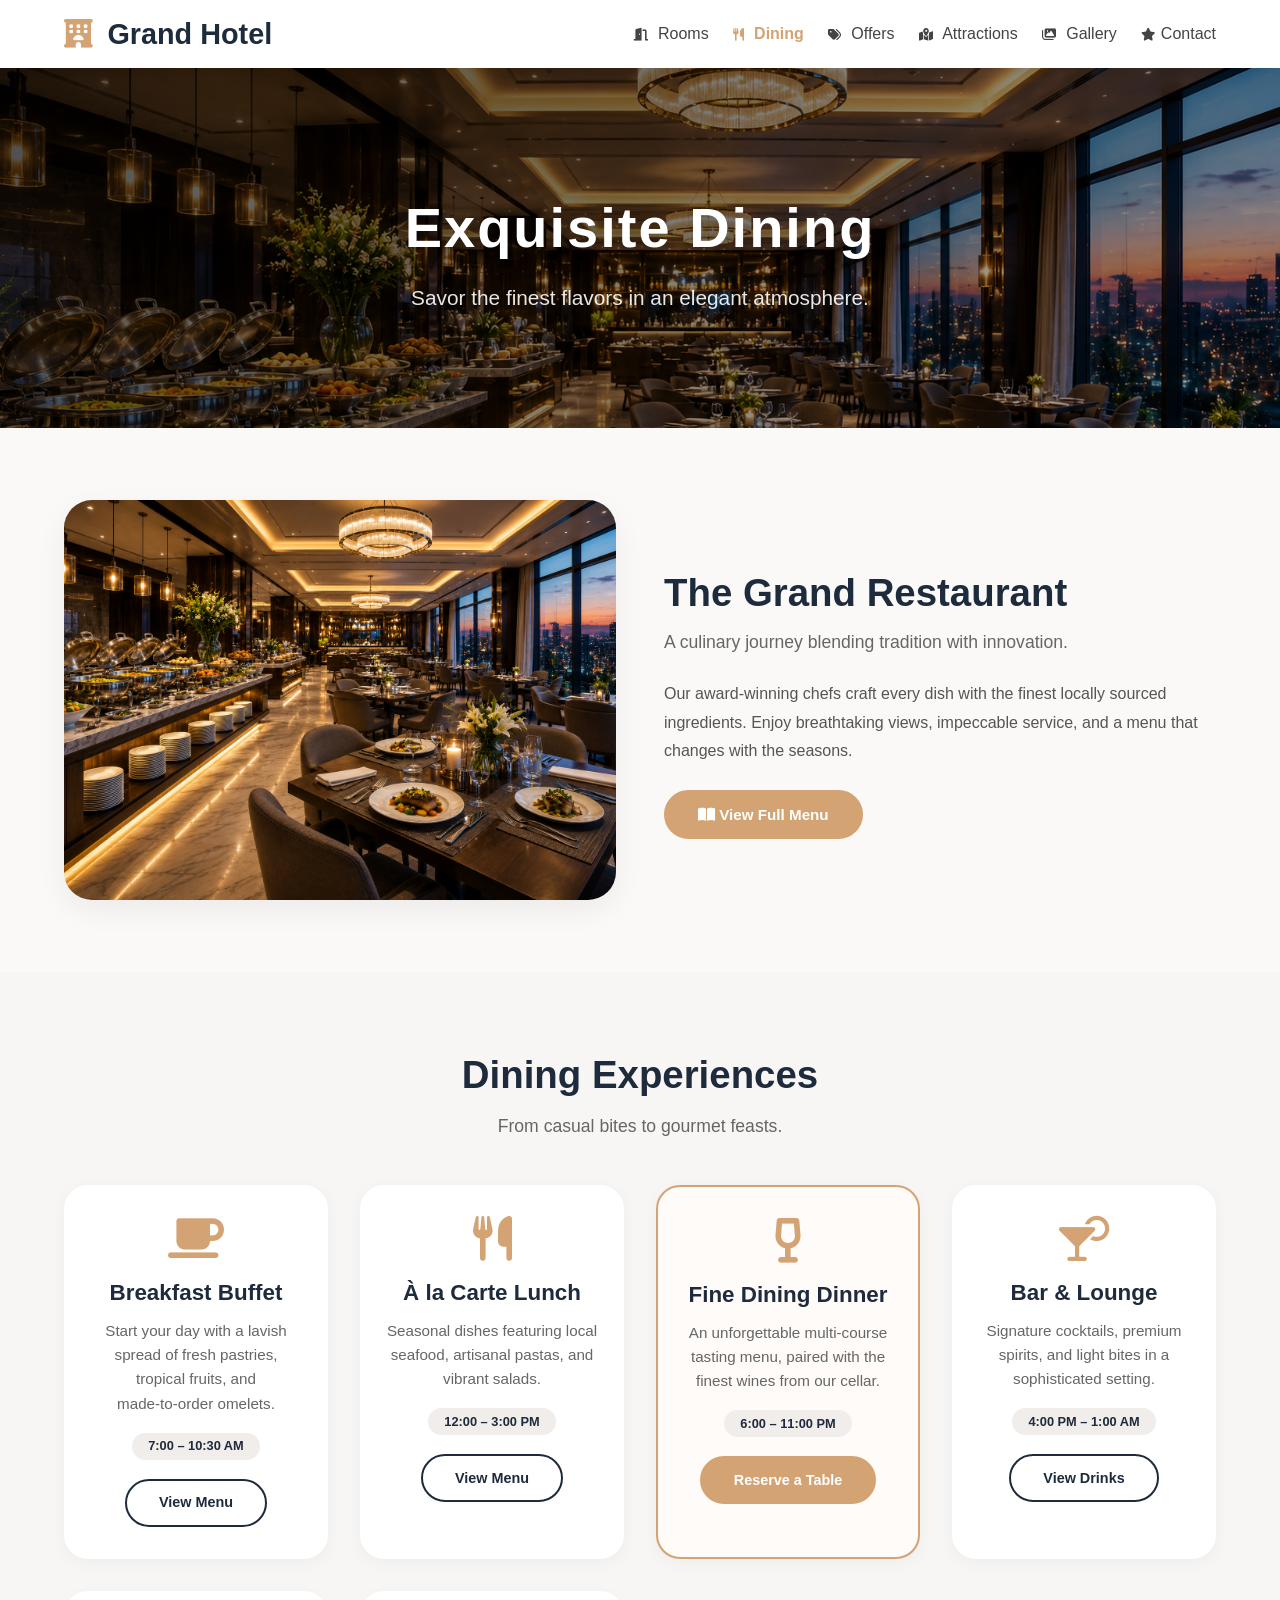
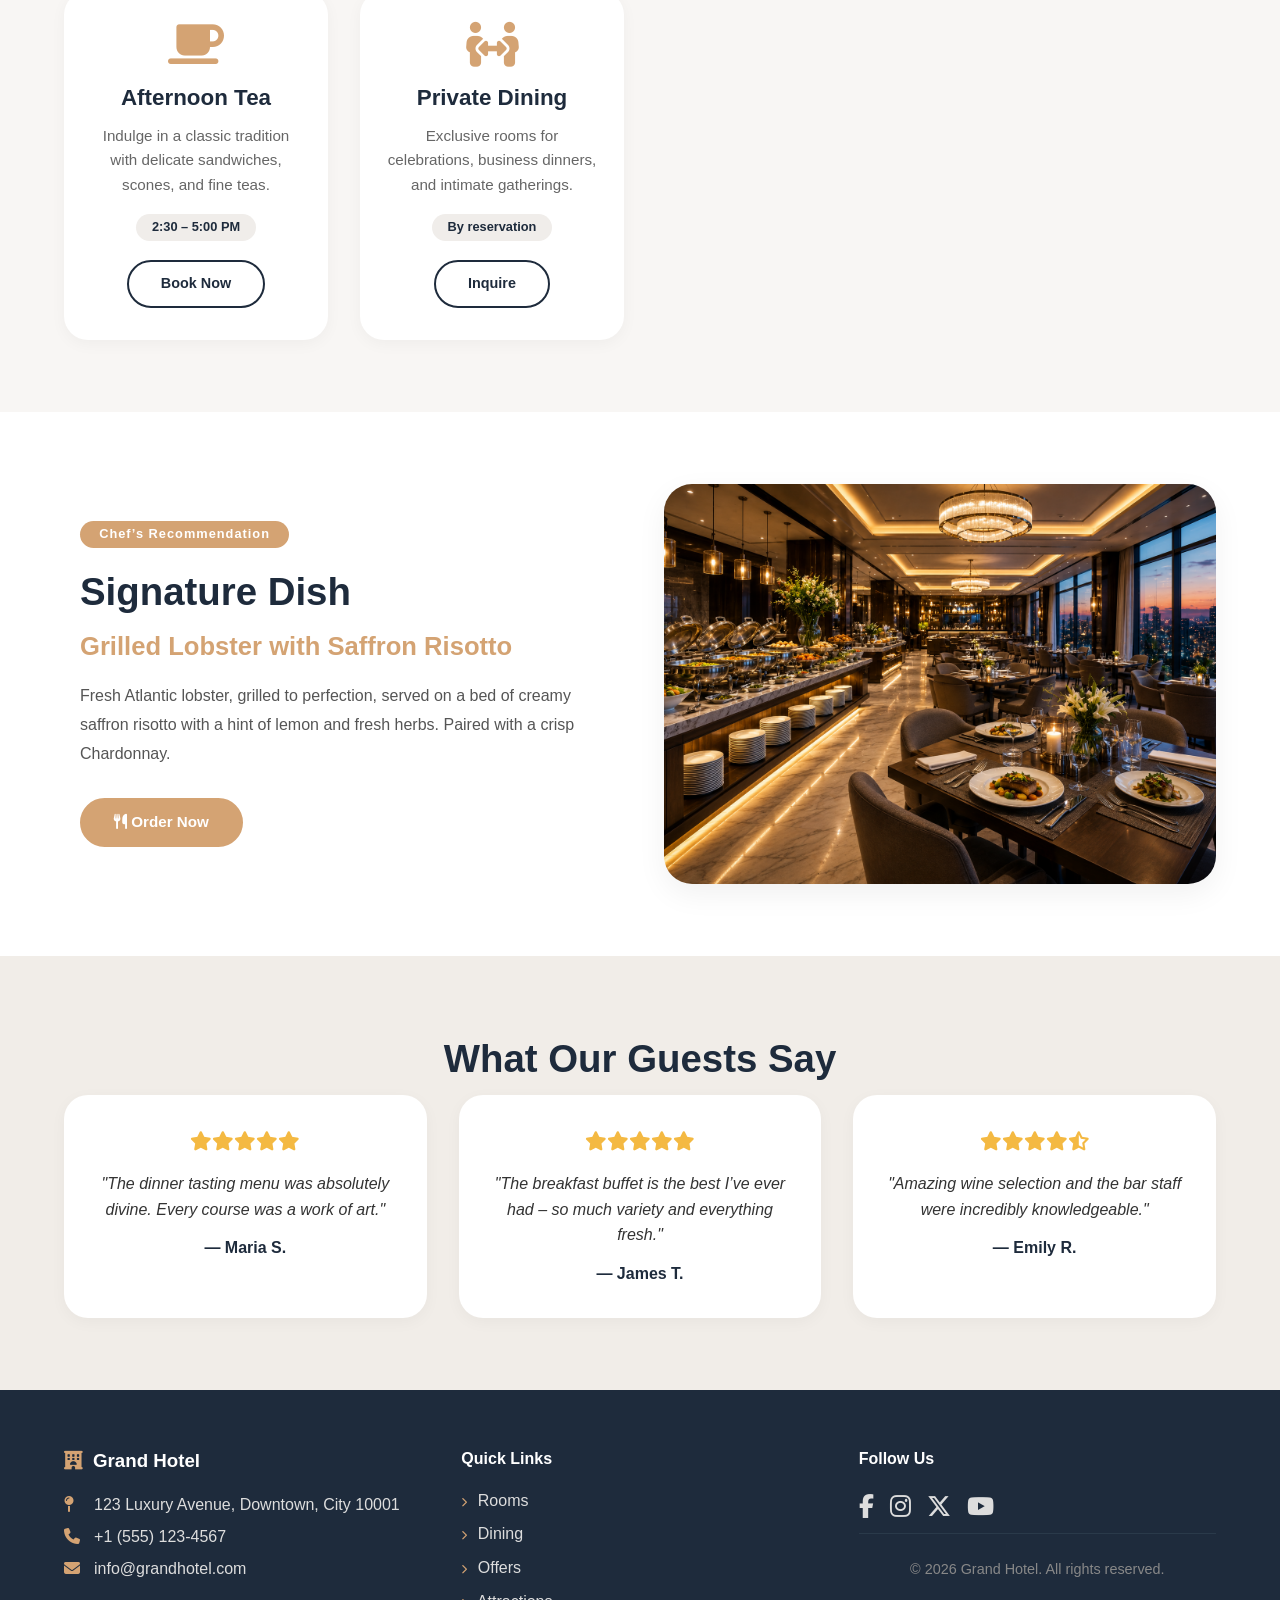
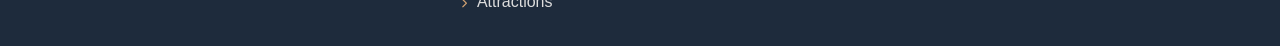
==== commit cf88da12: "Update dining.html" ====
--- a/dining.html
+++ b/dining.html
@@ -176,27 +176,7 @@
     </div>
   </section>
 
-  <!-- ===== STATS ===== -->
-  <section class="section stats">
-    <div class="container stats__grid">
-      <div class="stat"><i class="fas fa-calendar-alt"></i><span class="stat__number">12+</span><span class="stat__label">Years of Excellence</span></div>
-      <div class="stat"><i class="fas fa-smile"></i><span class="stat__number">5,000+</span><span class="stat__label">Happy Guests</span></div>
-      <div class="stat"><i class="fas fa-trophy"></i><span class="stat__number">50+</span><span class="stat__label">Awards Won</span></div>
-      <div class="stat"><i class="fas fa-headset"></i><span class="stat__number">24/7</span><span class="stat__label">Guest Support</span></div>
-    </div>
-  </section>
-
-  <!-- ===== NEWSLETTER ===== -->
-  <section class="section newsletter">
-    <div class="container newsletter__inner">
-      <h2><i class="fas fa-envelope-open-text"></i> Subscribe for Exclusive Offers</h2>
-      <p>Get 10% off your first booking and receive travel tips.</p>
-      <form class="newsletter__form" id="newsletterForm">
-        <input type="email" placeholder="Your email address" id="newsletterEmail" required />
-        <button type="submit" class="btn btn--accent"><i class="fas fa-paper-plane"></i> Subscribe</button>
-      </form>
-      <span class="newsletter__feedback" id="newsletterFeedback"></span>
-    </div>
+
   </section>
 
   <!-- ===== FOOTER ===== -->
--- a/dining.css
+++ b/dining.css
@@ -0,0 +1,245 @@
+/* ===== DINING PAGE SPECIFIC STYLES ===== */
+
+/* ---- Hero ---- */
+.dining-hero {
+  position: relative;
+  min-height: 40vh;
+  display: flex;
+  align-items: center;
+  color: #fff;
+  background: url('./dinning1.png') center/cover no-repeat;
+  background-attachment: fixed;
+}
+.dining-hero::before {
+  content: '';
+  position: absolute;
+  inset: 0;
+  background: linear-gradient(135deg, rgba(0,0,0,0.7) 0%, rgba(0,0,0,0.3) 100%);
+  z-index: 1;
+}
+.dining-hero .container {
+  position: relative;
+  z-index: 2;
+  text-align: center;
+  padding: 4rem 1.5rem;
+}
+.dining-hero h1 {
+  font-size: 3.5rem;
+  font-weight: 800;
+  letter-spacing: 2px;
+  margin-bottom: 0.5rem;
+  text-shadow: 0 4px 20px rgba(0,0,0,0.4);
+}
+.dining-hero p {
+  font-size: 1.3rem;
+  opacity: 0.9;
+  max-width: 600px;
+  margin: 0 auto;
+}
+
+/* ---- Restaurant Overview ---- */
+.dining-overview__inner {
+  display: grid;
+  grid-template-columns: 1fr 1fr;
+  gap: 3rem;
+  align-items: center;
+}
+.dining-overview__image img {
+  width: 100%;
+  height: 400px;
+  object-fit: cover;
+  border-radius: 28px;
+  box-shadow: 0 10px 30px rgba(0,0,0,0.06);
+}
+.dining-overview__content .section__title {
+  margin-bottom: 0.3rem;
+}
+
+/* ---- Dining Experiences Grid ---- */
+.dining-experiences__grid {
+  display: grid;
+  grid-template-columns: repeat(auto-fit, minmax(260px, 1fr));
+  gap: 2rem;
+}
+.dining-card {
+  background: #fff;
+  padding: 2rem 1.5rem;
+  border-radius: 24px;
+  text-align: center;
+  box-shadow: 0 4px 16px rgba(0,0,0,0.04);
+  transition: transform 0.3s, box-shadow 0.3s;
+  position: relative;
+}
+.dining-card:hover {
+  transform: translateY(-8px);
+  box-shadow: 0 12px 32px rgba(0,0,0,0.08);
+}
+.dining-card--featured {
+  border: 2px solid #d4a373;
+  background: #fffbf8;
+}
+.dining-card i {
+  font-size: 2.8rem;
+  color: #d4a373;
+  margin-bottom: 0.8rem;
+}
+.dining-card h3 {
+  font-size: 1.4rem;
+  color: #1e2b3c;
+  margin-bottom: 0.5rem;
+}
+.dining-card p {
+  color: #666;
+  font-size: 0.95rem;
+  margin-bottom: 1rem;
+}
+.dining-card__time {
+  display: inline-block;
+  background: #f0edea;
+  padding: 0.2rem 1rem;
+  border-radius: 30px;
+  font-size: 0.8rem;
+  font-weight: 600;
+  color: #1e2b3c;
+  margin-bottom: 1.2rem;
+}
+.dining-card .btn {
+  font-size: 0.9rem;
+}
+
+/* ---- Chef's Special ---- */
+.chefs-special {
+  background: #fff;
+}
+.chefs-special__inner {
+  display: grid;
+  grid-template-columns: 1fr 1fr;
+  gap: 3rem;
+  align-items: center;
+}
+.chefs-special__content {
+  padding: 1rem;
+}
+.chefs-special__badge {
+  display: inline-block;
+  background: #d4a373;
+  color: #fff;
+  padding: 0.2rem 1.2rem;
+  border-radius: 30px;
+  font-size: 0.8rem;
+  font-weight: 700;
+  letter-spacing: 1px;
+  margin-bottom: 0.8rem;
+}
+.chefs-special__content h2 {
+  font-size: 2.4rem;
+  color: #1e2b3c;
+  margin-bottom: 0.2rem;
+}
+.chefs-special__content h3 {
+  font-size: 1.6rem;
+  color: #d4a373;
+  margin-bottom: 1rem;
+}
+.chefs-special__content p {
+  color: #555;
+  line-height: 1.8;
+  margin-bottom: 1.8rem;
+}
+.chefs-special__image img {
+  width: 100%;
+  height: 400px;
+  object-fit: cover;
+  border-radius: 28px;
+  box-shadow: 0 10px 30px rgba(0,0,0,0.06);
+}
+
+/* ---- Testimonials ---- */
+.dining-testimonials__grid {
+  display: grid;
+  grid-template-columns: repeat(auto-fit, minmax(240px, 1fr));
+  gap: 2rem;
+}
+.testimonial-card {
+  background: #fff;
+  padding: 2rem 1.5rem;
+  border-radius: 24px;
+  text-align: center;
+  box-shadow: 0 4px 16px rgba(0,0,0,0.04);
+  transition: transform 0.3s;
+}
+.testimonial-card:hover {
+  transform: scale(1.02);
+}
+.testimonial-card__stars {
+  color: #f4b942;
+  font-size: 1.2rem;
+  margin-bottom: 0.8rem;
+}
+.testimonial-card p {
+  font-style: italic;
+  color: #333;
+  margin-bottom: 0.8rem;
+}
+.testimonial-card__author {
+  font-weight: 600;
+  color: #1e2b3c;
+}
+
+/* ---- Active nav link ---- */
+.nav__list a.active {
+  color: #d4a373;
+  font-weight: 600;
+}
+
+/* ---- Responsive ---- */
+@media (max-width: 768px) {
+  .dining-hero {
+    min-height: 30vh;
+    background-attachment: scroll;
+  }
+  .dining-hero h1 {
+    font-size: 2.5rem;
+  }
+  .dining-hero p {
+    font-size: 1.1rem;
+  }
+
+  .dining-overview__inner,
+  .chefs-special__inner {
+    grid-template-columns: 1fr;
+    gap: 2rem;
+  }
+  .dining-overview__image img,
+  .chefs-special__image img {
+    height: 250px;
+  }
+  .dining-overview__content .section__title {
+    text-align: center;
+  }
+  .dining-overview__content .section__subtitle {
+    text-align: center;
+  }
+  .chefs-special__content {
+    text-align: center;
+  }
+}
+
+@media (max-width: 480px) {
+  .dining-hero {
+    min-height: 25vh;
+  }
+  .dining-hero h1 {
+    font-size: 2rem;
+  }
+  .dining-hero p {
+    font-size: 1rem;
+    padding: 0 0.5rem;
+  }
+  .dining-experiences__grid {
+    grid-template-columns: 1fr;
+  }
+  .dining-testimonials__grid {
+    grid-template-columns: 1fr;
+  }
+}
